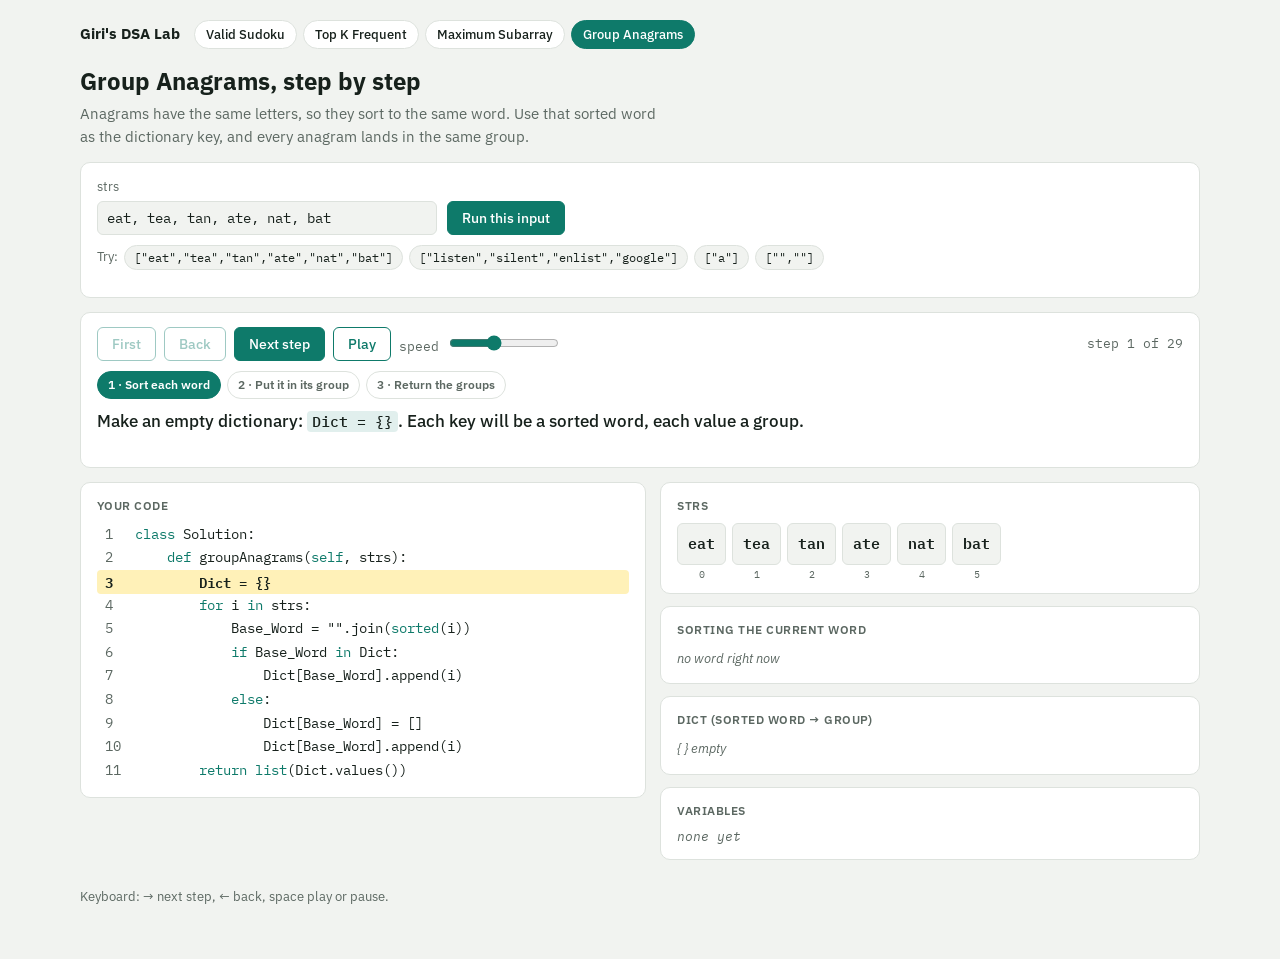
==== group-anagrams.html @ 17e0a01a "DSA Lab: step-by-step players" ====
<!DOCTYPE html>
<html lang="en">
<head>
<meta charset="UTF-8" />
<meta name="viewport" content="width=device-width, initial-scale=1" />
<title>Group Anagrams · Step by Step</title>
<link rel="preconnect" href="https://fonts.googleapis.com" />
<link rel="preconnect" href="https://fonts.gstatic.com" crossorigin />
<link href="https://fonts.googleapis.com/css2?family=IBM+Plex+Mono:wght@400;600&family=IBM+Plex+Sans:wght@400;500;600;700&display=swap" rel="stylesheet" />
<style>
/* Layout: controls on top, code on the left, live variables on the right; one column on phones. */
:root {
  --bg: #f1f3f0;
  --surface: #ffffff;
  --ink: #17211c;
  --muted: #5c6862;
  --line: #dde2dd;
  --accent: #0e7a6a;
  --accent-soft: rgba(14, 122, 106, 0.12);
  --hl: #fff1b8;
  --warm: #c25a1c;
  --font-body: "IBM Plex Sans", system-ui, -apple-system, "Segoe UI", sans-serif;
  --font-mono: "IBM Plex Mono", ui-monospace, Consolas, monospace;
  color-scheme: light;
}
@media (prefers-color-scheme: dark) {
  :root:not([data-theme="light"]) {
    --bg: #111513; --surface: #1a1f1c; --ink: #e7ece8; --muted: #9ba7a0; --line: #2c3430;
    --accent: #3cc2aa; --accent-soft: rgba(60, 194, 170, 0.16); --hl: rgba(255, 214, 102, 0.18); --warm: #f08a4b;
    color-scheme: dark;
  }
}
:root[data-theme="dark"] {
  --bg: #111513; --surface: #1a1f1c; --ink: #e7ece8; --muted: #9ba7a0; --line: #2c3430;
  --accent: #3cc2aa; --accent-soft: rgba(60, 194, 170, 0.16); --hl: rgba(255, 214, 102, 0.18); --warm: #f08a4b;
  color-scheme: dark;
}
* { box-sizing: border-box; }
html, body { margin: 0; }
body { background: var(--bg); color: var(--ink); font: 15px/1.5 var(--font-body); padding: 20px 16px 40px; }
.wrap { max-width: 1120px; margin: 0 auto; display: grid; gap: 14px; }
h1 { font-size: 24px; margin: 0; text-wrap: balance; }
.lead { color: var(--muted); margin: 4px 0 0; max-width: 65ch; }
.card { background: var(--surface); border: 1px solid var(--line); border-radius: 10px; padding: 14px 16px; }
.label { font-size: 12px; font-weight: 600; color: var(--muted); text-transform: uppercase; letter-spacing: .04em; margin-bottom: 8px; }

.inputs { display: flex; flex-wrap: wrap; gap: 10px; align-items: end; }
.inputs label { display: grid; gap: 4px; font-size: 13px; color: var(--muted); }
input[type="text"], input[type="number"] { font: 14px var(--font-mono); padding: 7px 9px; border: 1px solid var(--line); border-radius: 6px; background: var(--bg); color: var(--ink); }
#numsIn { width: min(340px, 80vw); }
#kIn { width: 70px; }
button { font: 500 14px var(--font-body); border: 1px solid var(--accent); background: var(--accent); color: #fff; border-radius: 6px; padding: 7px 14px; cursor: pointer; }
button.ghost { background: transparent; color: var(--accent); }
button:disabled { opacity: .4; cursor: default; }
button:focus-visible, input:focus-visible { outline: 2px solid var(--accent); outline-offset: 2px; }
.chips { display: flex; flex-wrap: wrap; gap: 6px; align-items: center; font-size: 13px; color: var(--muted); }
.chip { font: 12px var(--font-mono); padding: 4px 9px; border-radius: 99px; background: var(--bg); color: var(--ink); border: 1px solid var(--line); }
.err { color: var(--warm); font-size: 13px; min-height: 1em; }

.controls { display: flex; flex-wrap: wrap; gap: 8px; align-items: center; }
.controls .grow { flex: 1; }
.count { font: 13px var(--font-mono); color: var(--muted); }
input[type="range"] { accent-color: var(--accent); width: 110px; }
.phases { display: flex; gap: 6px; flex-wrap: wrap; }
.phase { font-size: 12px; font-weight: 600; padding: 4px 10px; border-radius: 99px; border: 1px solid var(--line); color: var(--muted); }
.phase.on { background: var(--accent); border-color: var(--accent); color: #fff; }
.phase.done { color: var(--accent); border-color: var(--accent); }
.explain { font-size: 17px; font-weight: 500; min-height: 2.6em; max-width: 75ch; }
.explain code { font-family: var(--font-mono); background: var(--accent-soft); padding: 1px 5px; border-radius: 4px; font-size: 15px; }

.main { display: grid; grid-template-columns: minmax(0, 1.05fr) minmax(0, 1fr); gap: 14px; align-items: start; }
@media (max-width: 820px) { .main { grid-template-columns: 1fr; } }

pre.code { margin: 0; font: 13.5px/1.75 var(--font-mono); overflow-x: auto; }
.ln { display: block; padding: 0 8px; border-radius: 4px; white-space: pre; }
.ln .no { display: inline-block; width: 2.2em; color: var(--muted); user-select: none; }
.ln.cur { background: var(--hl); font-weight: 600; }
.ln.cur .no { color: var(--ink); }
.kw { color: var(--accent); }
.cm { color: var(--muted); }

.state { display: grid; gap: 12px; }
.boxes { display: flex; flex-wrap: wrap; gap: 6px; }
.box { position: relative; min-width: 42px; height: 42px; display: grid; place-items: center; border: 1px solid var(--line); border-radius: 6px; font: 600 15px var(--font-mono); background: var(--bg); }
.box.seen { color: var(--muted); }
.box.cur { border: 2px solid var(--accent); background: var(--accent-soft); color: var(--ink); }
.box .idx { position: absolute; bottom: -17px; font: 10px var(--font-mono); color: var(--muted); }
.boxes.nums { padding-bottom: 14px; }

table { border-collapse: collapse; font: 14px var(--font-mono); }
th, td { border: 1px solid var(--line); padding: 5px 14px; text-align: center; font-variant-numeric: tabular-nums; }
th { font: 600 12px var(--font-body); color: var(--muted); background: var(--bg); }
tr.flash td { background: var(--accent-soft); font-weight: 600; }
.empty { color: var(--muted); font-size: 13px; font-style: italic; }

.pairs { display: flex; flex-wrap: wrap; gap: 6px; }
.pair { font: 14px var(--font-mono); padding: 6px 10px; border: 1px solid var(--line); border-radius: 6px; background: var(--bg); }
.pair .t { color: var(--warm); font-weight: 600; }
.pair.cur { border: 2px solid var(--accent); background: var(--accent-soft); }
.pair.taken { opacity: .45; }
.vars { display: flex; flex-wrap: wrap; gap: 14px; font: 14px var(--font-mono); }
.vars span b { color: var(--accent); }
.result .box { border-color: var(--accent); color: var(--accent); }
.note { font-size: 13px; color: var(--muted); }
@media (prefers-reduced-motion: no-preference) {
  tr.flash td, .box.cur, .pair.cur { transition: background .25s; }
}
</style>

<style>
.sitenav { max-width: 1120px; margin: 0 auto 14px; display: flex; flex-wrap: wrap; gap: 6px; align-items: center; }
.sitenav .brand { font-weight: 700; margin-right: 8px; color: var(--ink); text-decoration: none; }
.sitenav a.pg { font: 500 13px var(--font-body); padding: 5px 11px; border-radius: 99px; border: 1px solid var(--line); color: var(--ink); text-decoration: none; background: var(--surface); }
.sitenav a.pg:hover { border-color: var(--accent); }
.sitenav a.pg.on { background: var(--accent); border-color: var(--accent); color: #fff; }
</style>
<style>.wrap { grid-template-columns: minmax(0, 1fr); } .wrap > *, .main > *, .state > * { min-width: 0; } .boxes, .pairs { min-width: 0; }</style>
</head>
<body>
<nav class="sitenav"><a class="brand" href="index.html">Giri's DSA Lab</a><a class="pg" href="valid-sudoku.html">Valid Sudoku</a><a class="pg" href="top-k-frequent.html">Top K Frequent</a><a class="pg" href="maximum-subarray.html">Maximum Subarray</a><a class="pg on" href="group-anagrams.html">Group Anagrams</a></nav>
<div class="wrap">
  <header>
    <h1>Group Anagrams, step by step</h1>
    <p class="lead">Anagrams have the same letters, so they sort to the same word. Use that sorted word as the dictionary key, and every anagram lands in the same group.</p>
  </header>

  <section class="card">
    <div class="inputs">
      <label for="wordsIn">strs<input id="wordsIn" type="text" value="eat, tea, tan, ate, nat, bat" style="width:min(340px,80vw)" /></label>
      <button id="loadBtn">Run this input</button>
    </div>
    <div class="chips" style="margin-top:10px">Try:
      <button class="chip" data-w="eat,tea,tan,ate,nat,bat">["eat","tea","tan","ate","nat","bat"]</button>
      <button class="chip" data-w="listen,silent,enlist,google">["listen","silent","enlist","google"]</button>
      <button class="chip" data-w="a">["a"]</button>
      <button class="chip" data-w=",">["",""]</button>
    </div>
    <div class="err" id="err"></div>
  </section>

  <section class="card">
    <div class="controls">
      <button class="ghost" id="firstBtn">First</button>
      <button class="ghost" id="prevBtn">Back</button>
      <button id="nextBtn">Next step</button>
      <button class="ghost" id="playBtn">Play</button>
      <label class="count" for="speed">speed <input id="speed" type="range" min="200" max="2000" step="100" value="900" /></label>
      <span class="grow"></span>
      <span class="count" id="count"></span>
    </div>
    <div class="phases" style="margin-top:10px">
      <span class="phase" data-p="1">1 · Sort each word</span>
      <span class="phase" data-p="2">2 · Put it in its group</span>
      <span class="phase" data-p="3">3 · Return the groups</span>
    </div>
    <div class="explain" id="explain" style="margin-top:10px" aria-live="polite"></div>
  </section>

  <div class="main">
    <section class="card">
      <div class="label">Your code</div>
      <pre class="code" id="code"></pre>
    </section>

    <section class="state">
      <div class="card">
        <div class="label">strs</div>
        <div class="boxes nums" id="wordsView"></div>
      </div>
      <div class="card">
        <div class="label">Sorting the current word</div>
        <div id="sortView"></div>
      </div>
      <div class="card">
        <div class="label">Dict (sorted word → group)</div>
        <div id="mapView"></div>
      </div>
      <div class="card">
        <div class="label">Variables</div>
        <div class="vars" id="varsView"></div>
      </div>
    </section>
  </div>

  <p class="note">Keyboard: → next step, ← back, space play or pause.</p>
</div>
<style>
.box { padding: 0 10px; }
.letters { display: flex; gap: 4px; align-items: center; flex-wrap: wrap; font: 600 15px var(--font-mono); }
.letters .l { width: 30px; height: 30px; display: grid; place-items: center; border: 1px solid var(--line); border-radius: 5px; background: var(--bg); }
.letters .l.k { border-color: var(--accent); color: var(--accent); background: var(--accent-soft); }
.letters .arrow { color: var(--muted); padding: 0 6px; }
td.grp { text-align: left; }
.w { display: inline-block; padding: 1px 7px; margin: 2px; border-radius: 4px; border: 1px solid var(--line); background: var(--bg); }
.w.new { border-color: var(--accent); color: var(--accent); background: var(--accent-soft); font-weight: 600; }
</style>
<script>
const CODE = [
  ['class Solution:', ''],
  ['    def groupAnagrams(self, strs):', ''],
  ['        Dict = {}', ''],
  ['        for i in strs:', ''],
  ['            Base_Word = "".join(sorted(i))', ''],
  ['            if Base_Word in Dict:', ''],
  ['                Dict[Base_Word].append(i)', ''],
  ['            else:', ''],
  ['                Dict[Base_Word] = []', ''],
  ['                Dict[Base_Word].append(i)', ''],
  ['        return list(Dict.values())', '']
];
const KW = /\b(class|def|for|in|if|else|return|self|sorted|list)\b/g;
const esc = (s) => String(s).replace(/&/g, '&amp;').replace(/</g, '&lt;').replace(/>/g, '&gt;');
function renderCode() {
  document.getElementById('code').innerHTML = CODE.map(([text], i) => {
    const body = esc(text).replace(KW, '<span class="kw">$1</span>');
    return `<span class="ln" data-line="${i + 1}"><span class="no">${i + 1}</span>${body}</span>`;
  }).join('');
}
const q = (w) => `"${esc(w)}"`;

function buildSteps(words) {
  const steps = [];
  const map = new Map();
  const snap = (line, phase, text, extra = {}) => steps.push({
    line, phase, text, map: [...map.entries()].map(([k, v]) => [k, [...v]]), idx: -1, seenUpTo: -1,
    word: null, key: null, flashKey: null, newWord: null, vars: {}, ...extra
  });
  snap(3, 1, 'Make an empty dictionary: <code>Dict = {}</code>. Each key will be a sorted word, each value a group.');
  words.forEach((w, i) => {
    const base = { idx: i, seenUpTo: i - 1, word: w, vars: { i: q(w) } };
    snap(4, 1, `Next word: <code>i = ${q(w)}</code>.`, base);
    const key = [...w].sort().join('');
    snap(5, 1, `Sort its letters: <code>${q(w)}</code> → <code>${q(key)}</code>. All anagrams of this word sort to the same thing.`,
      { ...base, key, vars: { ...base.vars, Base_Word: q(key) } });
    const b2 = { ...base, key, vars: { ...base.vars, Base_Word: q(key) } };
    const has = map.has(key);
    snap(6, 2, has ? `Is <code>${q(key)}</code> already a key? <b>Yes</b>, a group exists for it.` : `Is <code>${q(key)}</code> already a key? <b>No</b>, this is a new group.`, { ...b2, flashKey: has ? key : null });
    if (has) {
      map.get(key).push(w);
      snap(7, 2, `Add <code>${q(w)}</code> to that group.`, { ...b2, flashKey: key, newWord: w });
    } else {
      map.set(key, []);
      snap(9, 2, `Make an empty group: <code>Dict[${q(key)}] = []</code>.`, { ...b2, flashKey: key });
      map.get(key).push(w);
      snap(10, 2, `Add <code>${q(w)}</code> to it.`, { ...b2, flashKey: key, newWord: w });
    }
  });
  const out = [...map.values()].map((g) => `[${g.map(q).join(', ')}]`).join(', ');
  snap(11, 3, `Done. Return just the groups: <code>[${out}]</code>.`, { seenUpTo: words.length - 1 });
  return steps;
}

let words = [], steps = [], cur = 0, timer = null;
const $ = (id) => document.getElementById(id);
function render() {
  const s = steps[cur];
  $('count').textContent = `step ${cur + 1} of ${steps.length}`;
  $('explain').innerHTML = s.text;
  document.querySelectorAll('.ln').forEach((el) => el.classList.toggle('cur', Number(el.dataset.line) === s.line));
  document.querySelectorAll('.phase').forEach((el) => {
    const p = Number(el.dataset.p);
    el.classList.toggle('on', p === s.phase);
    el.classList.toggle('done', p < s.phase);
  });
  $('wordsView').innerHTML = words.map((w, i) =>
    `<div class="box ${i === s.idx ? 'cur' : i <= s.seenUpTo ? 'seen' : ''}">${w === '' ? '""' : esc(w)}<span class="idx">${i}</span></div>`).join('');
  $('sortView').innerHTML = s.word == null
    ? '<span class="empty">no word right now</span>'
    : `<div class="letters">${s.word === '' ? '<span class="l">""</span>' : [...s.word].map((c) => `<span class="l">${esc(c)}</span>`).join('')}
        ${s.key != null ? `<span class="arrow">sorted →</span>${s.key === '' ? '<span class="l k">""</span>' : [...s.key].map((c) => `<span class="l k">${esc(c)}</span>`).join('')}` : ''}</div>`;
  $('mapView').innerHTML = s.map.length
    ? `<table><tr><th>key</th><th>group</th></tr>${s.map.map(([k, g]) =>
        `<tr class="${k === s.flashKey ? 'flash' : ''}"><td>${q(k)}</td><td class="grp">${g.length ? g.map((w, j) => `<span class="w ${k === s.flashKey && w === s.newWord && j === g.length - 1 ? 'new' : ''}">${q(w)}</span>`).join('') : '<span class="empty">[ ]</span>'}</td></tr>`).join('')}</table>`
    : '<span class="empty">{ } empty</span>';
  $('varsView').innerHTML = Object.entries(s.vars).map(([n, v]) => `<span>${n} = <b>${v}</b></span>`).join('') || '<span class="empty">none yet</span>';
  $('prevBtn').disabled = $('firstBtn').disabled = cur === 0;
  $('nextBtn').disabled = cur === steps.length - 1;
  if (cur === steps.length - 1) stop();
}
function load() {
  const raw = $('wordsIn').value.replace(/[\[\]"']/g, '');
  const parsed = raw.split(',').map((w) => w.trim());
  if (!parsed.length || parsed.some((w) => /[^a-z]/.test(w))) { $('err').textContent = 'Type lowercase words separated by commas, like eat, tea, tan.'; return; }
  if (parsed.length > 12) { $('err').textContent = 'Keep it to 12 words or fewer so every step fits on screen.'; return; }
  $('err').textContent = '';
  stop(); words = parsed; steps = buildSteps(words); cur = 0; render();
}
function stop() { clearInterval(timer); timer = null; $('playBtn').textContent = 'Play'; }
function play() {
  if (timer) return stop();
  if (cur === steps.length - 1) cur = 0;
  $('playBtn').textContent = 'Pause';
  timer = setInterval(() => { if (cur < steps.length - 1) { cur++; render(); } else stop(); }, Number($('speed').value));
}
$('loadBtn').onclick = load;
$('nextBtn').onclick = () => { if (cur < steps.length - 1) { cur++; render(); } };
$('prevBtn').onclick = () => { if (cur > 0) { cur--; render(); } };
$('firstBtn').onclick = () => { cur = 0; render(); };
$('playBtn').onclick = play;
$('speed').oninput = () => { if (timer) { stop(); play(); } };
document.querySelectorAll('.chip').forEach((c) => c.onclick = () => { $('wordsIn').value = c.dataset.w.split(',').join(', '); load(); });
document.addEventListener('keydown', (e) => {
  if (e.target.tagName === 'INPUT') return;
  if (e.key === 'ArrowRight') $('nextBtn').click();
  else if (e.key === 'ArrowLeft') $('prevBtn').click();
  else if (e.key === ' ') { e.preventDefault(); play(); }
});
renderCode();
load();
</script>
</body>
</html>
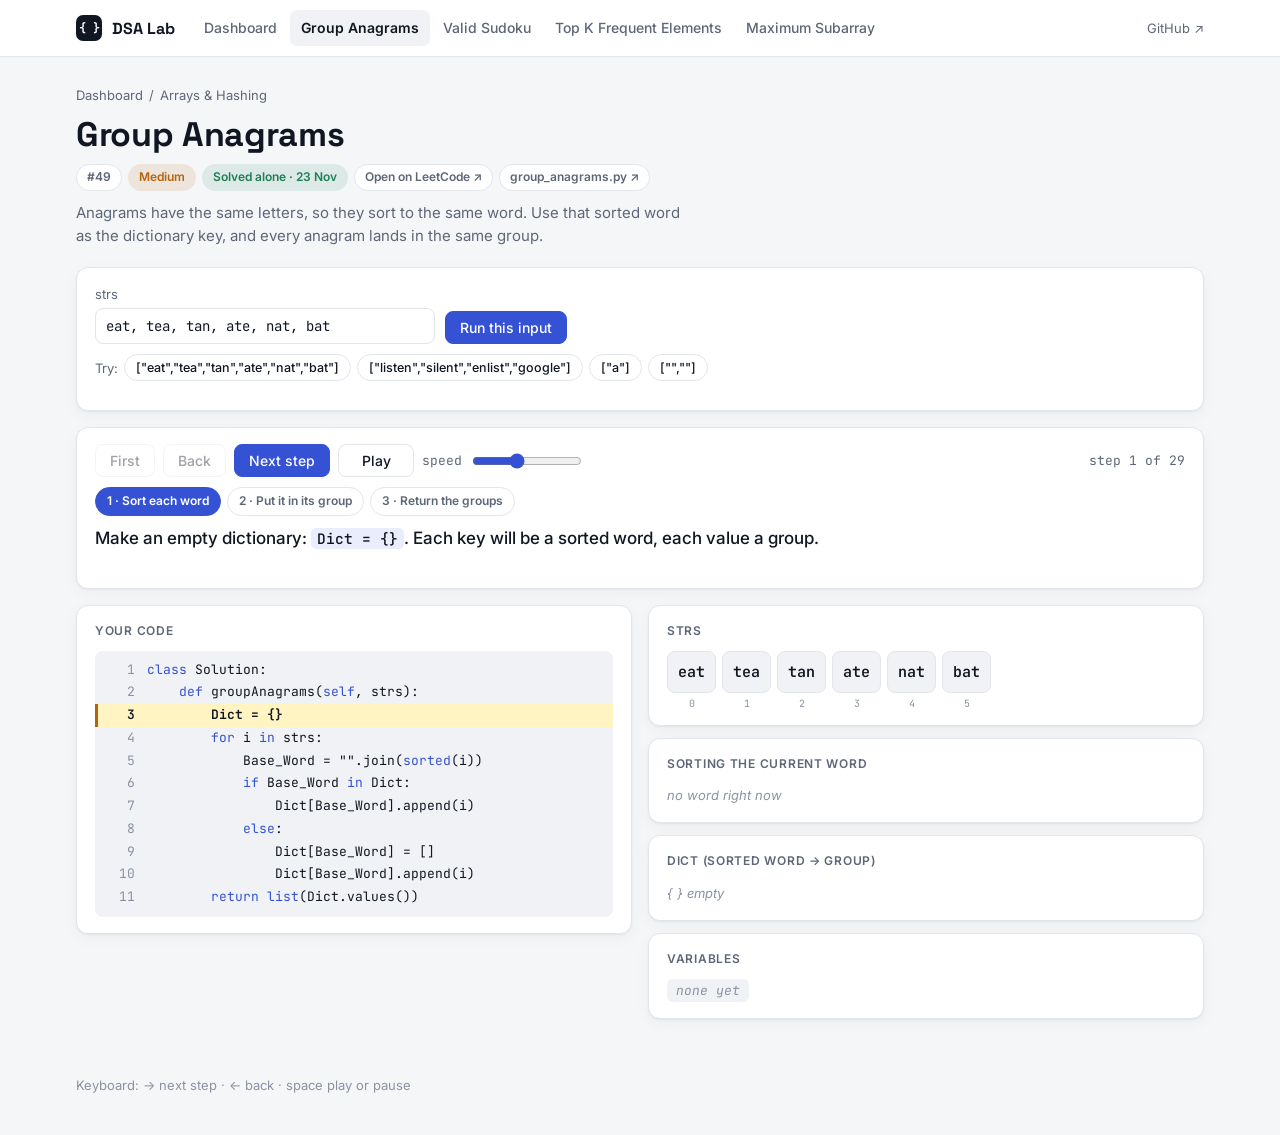
==== commit 229c1315: "Update 23-11-2026" ====
--- a/group-anagrams.html
+++ b/group-anagrams.html
@@ -1,128 +1,29 @@
-<!DOCTYPE html>
+<!doctype html>
 <html lang="en">
 <head>
-<meta charset="UTF-8" />
-<meta name="viewport" content="width=device-width, initial-scale=1" />
-<title>Group Anagrams · Step by Step</title>
-<link rel="preconnect" href="https://fonts.googleapis.com" />
-<link rel="preconnect" href="https://fonts.gstatic.com" crossorigin />
-<link href="https://fonts.googleapis.com/css2?family=IBM+Plex+Mono:wght@400;600&family=IBM+Plex+Sans:wght@400;500;600;700&display=swap" rel="stylesheet" />
-<style>
-/* Layout: controls on top, code on the left, live variables on the right; one column on phones. */
-:root {
-  --bg: #f1f3f0;
-  --surface: #ffffff;
-  --ink: #17211c;
-  --muted: #5c6862;
-  --line: #dde2dd;
-  --accent: #0e7a6a;
-  --accent-soft: rgba(14, 122, 106, 0.12);
-  --hl: #fff1b8;
-  --warm: #c25a1c;
-  --font-body: "IBM Plex Sans", system-ui, -apple-system, "Segoe UI", sans-serif;
-  --font-mono: "IBM Plex Mono", ui-monospace, Consolas, monospace;
-  color-scheme: light;
-}
-@media (prefers-color-scheme: dark) {
-  :root:not([data-theme="light"]) {
-    --bg: #111513; --surface: #1a1f1c; --ink: #e7ece8; --muted: #9ba7a0; --line: #2c3430;
-    --accent: #3cc2aa; --accent-soft: rgba(60, 194, 170, 0.16); --hl: rgba(255, 214, 102, 0.18); --warm: #f08a4b;
-    color-scheme: dark;
-  }
-}
-:root[data-theme="dark"] {
-  --bg: #111513; --surface: #1a1f1c; --ink: #e7ece8; --muted: #9ba7a0; --line: #2c3430;
-  --accent: #3cc2aa; --accent-soft: rgba(60, 194, 170, 0.16); --hl: rgba(255, 214, 102, 0.18); --warm: #f08a4b;
-  color-scheme: dark;
-}
-* { box-sizing: border-box; }
-html, body { margin: 0; }
-body { background: var(--bg); color: var(--ink); font: 15px/1.5 var(--font-body); padding: 20px 16px 40px; }
-.wrap { max-width: 1120px; margin: 0 auto; display: grid; gap: 14px; }
-h1 { font-size: 24px; margin: 0; text-wrap: balance; }
-.lead { color: var(--muted); margin: 4px 0 0; max-width: 65ch; }
-.card { background: var(--surface); border: 1px solid var(--line); border-radius: 10px; padding: 14px 16px; }
-.label { font-size: 12px; font-weight: 600; color: var(--muted); text-transform: uppercase; letter-spacing: .04em; margin-bottom: 8px; }
-
-.inputs { display: flex; flex-wrap: wrap; gap: 10px; align-items: end; }
-.inputs label { display: grid; gap: 4px; font-size: 13px; color: var(--muted); }
-input[type="text"], input[type="number"] { font: 14px var(--font-mono); padding: 7px 9px; border: 1px solid var(--line); border-radius: 6px; background: var(--bg); color: var(--ink); }
-#numsIn { width: min(340px, 80vw); }
-#kIn { width: 70px; }
-button { font: 500 14px var(--font-body); border: 1px solid var(--accent); background: var(--accent); color: #fff; border-radius: 6px; padding: 7px 14px; cursor: pointer; }
-button.ghost { background: transparent; color: var(--accent); }
-button:disabled { opacity: .4; cursor: default; }
-button:focus-visible, input:focus-visible { outline: 2px solid var(--accent); outline-offset: 2px; }
-.chips { display: flex; flex-wrap: wrap; gap: 6px; align-items: center; font-size: 13px; color: var(--muted); }
-.chip { font: 12px var(--font-mono); padding: 4px 9px; border-radius: 99px; background: var(--bg); color: var(--ink); border: 1px solid var(--line); }
-.err { color: var(--warm); font-size: 13px; min-height: 1em; }
-
-.controls { display: flex; flex-wrap: wrap; gap: 8px; align-items: center; }
-.controls .grow { flex: 1; }
-.count { font: 13px var(--font-mono); color: var(--muted); }
-input[type="range"] { accent-color: var(--accent); width: 110px; }
-.phases { display: flex; gap: 6px; flex-wrap: wrap; }
-.phase { font-size: 12px; font-weight: 600; padding: 4px 10px; border-radius: 99px; border: 1px solid var(--line); color: var(--muted); }
-.phase.on { background: var(--accent); border-color: var(--accent); color: #fff; }
-.phase.done { color: var(--accent); border-color: var(--accent); }
-.explain { font-size: 17px; font-weight: 500; min-height: 2.6em; max-width: 75ch; }
-.explain code { font-family: var(--font-mono); background: var(--accent-soft); padding: 1px 5px; border-radius: 4px; font-size: 15px; }
-
-.main { display: grid; grid-template-columns: minmax(0, 1.05fr) minmax(0, 1fr); gap: 14px; align-items: start; }
-@media (max-width: 820px) { .main { grid-template-columns: 1fr; } }
-
-pre.code { margin: 0; font: 13.5px/1.75 var(--font-mono); overflow-x: auto; }
-.ln { display: block; padding: 0 8px; border-radius: 4px; white-space: pre; }
-.ln .no { display: inline-block; width: 2.2em; color: var(--muted); user-select: none; }
-.ln.cur { background: var(--hl); font-weight: 600; }
-.ln.cur .no { color: var(--ink); }
-.kw { color: var(--accent); }
-.cm { color: var(--muted); }
-
-.state { display: grid; gap: 12px; }
-.boxes { display: flex; flex-wrap: wrap; gap: 6px; }
-.box { position: relative; min-width: 42px; height: 42px; display: grid; place-items: center; border: 1px solid var(--line); border-radius: 6px; font: 600 15px var(--font-mono); background: var(--bg); }
-.box.seen { color: var(--muted); }
-.box.cur { border: 2px solid var(--accent); background: var(--accent-soft); color: var(--ink); }
-.box .idx { position: absolute; bottom: -17px; font: 10px var(--font-mono); color: var(--muted); }
-.boxes.nums { padding-bottom: 14px; }
-
-table { border-collapse: collapse; font: 14px var(--font-mono); }
-th, td { border: 1px solid var(--line); padding: 5px 14px; text-align: center; font-variant-numeric: tabular-nums; }
-th { font: 600 12px var(--font-body); color: var(--muted); background: var(--bg); }
-tr.flash td { background: var(--accent-soft); font-weight: 600; }
-.empty { color: var(--muted); font-size: 13px; font-style: italic; }
-
-.pairs { display: flex; flex-wrap: wrap; gap: 6px; }
-.pair { font: 14px var(--font-mono); padding: 6px 10px; border: 1px solid var(--line); border-radius: 6px; background: var(--bg); }
-.pair .t { color: var(--warm); font-weight: 600; }
-.pair.cur { border: 2px solid var(--accent); background: var(--accent-soft); }
-.pair.taken { opacity: .45; }
-.vars { display: flex; flex-wrap: wrap; gap: 14px; font: 14px var(--font-mono); }
-.vars span b { color: var(--accent); }
-.result .box { border-color: var(--accent); color: var(--accent); }
-.note { font-size: 13px; color: var(--muted); }
-@media (prefers-reduced-motion: no-preference) {
-  tr.flash td, .box.cur, .pair.cur { transition: background .25s; }
-}
-</style>
-
-<style>
-.sitenav { max-width: 1120px; margin: 0 auto 14px; display: flex; flex-wrap: wrap; gap: 6px; align-items: center; }
-.sitenav .brand { font-weight: 700; margin-right: 8px; color: var(--ink); text-decoration: none; }
-.sitenav a.pg { font: 500 13px var(--font-body); padding: 5px 11px; border-radius: 99px; border: 1px solid var(--line); color: var(--ink); text-decoration: none; background: var(--surface); }
-.sitenav a.pg:hover { border-color: var(--accent); }
-.sitenav a.pg.on { background: var(--accent); border-color: var(--accent); color: #fff; }
-</style>
-<style>.wrap { grid-template-columns: minmax(0, 1fr); } .wrap > *, .main > *, .state > * { min-width: 0; } .boxes, .pairs { min-width: 0; }</style>
+<meta charset="utf-8">
+<meta name="viewport" content="width=device-width, initial-scale=1, viewport-fit=cover">
+<title>Group Anagrams · DSA Lab</title>
+<link rel="preconnect" href="https://fonts.googleapis.com">
+<link rel="preconnect" href="https://fonts.gstatic.com" crossorigin>
+<link rel="stylesheet" href="https://fonts.googleapis.com/css2?family=Inter:wght@400;500;600;700&family=JetBrains+Mono:wght@400;600&family=Space+Grotesk:wght@500;600;700&display=swap">
+<link rel="stylesheet" href="assets/site.css">
 </head>
 <body>
-<nav class="sitenav"><a class="brand" href="index.html">Giri's DSA Lab</a><a class="pg" href="valid-sudoku.html">Valid Sudoku</a><a class="pg" href="top-k-frequent.html">Top K Frequent</a><a class="pg" href="maximum-subarray.html">Maximum Subarray</a><a class="pg on" href="group-anagrams.html">Group Anagrams</a></nav>
-<div class="wrap">
-  <header>
-    <h1>Group Anagrams, step by step</h1>
+<header class="topbar"><div class="in">
+  <a class="brand" href="index.html"><span class="mark">{ }</span>DSA Lab</a>
+  <nav class="topnav"><a href="index.html">Dashboard</a><a class="on" href="group-anagrams.html">Group Anagrams</a><a class="" href="valid-sudoku.html">Valid Sudoku</a><a class="" href="top-k-frequent.html">Top K Frequent Elements</a><a class="" href="maximum-subarray.html">Maximum Subarray</a></nav>
+  <a class="gh" href="https://github.com/giriselvansridhar/DSA">GitHub ↗</a>
+</div></header>
+<main class="page">
+  <div class="phead">
+    <div class="crumbs"><a href="index.html">Dashboard</a><span>/</span><span>Arrays &amp; Hashing</span></div>
+    <h1>Group Anagrams</h1>
+    <div class="pills"><span class="pill">#49</span><span class="pill med">Medium</span><span class="pill ok">Solved alone · 23 Nov</span>
+      <a class="pill" href="https://leetcode.com/problems/group-anagrams/">Open on LeetCode ↗</a><a class="pill" href="https://github.com/giriselvansridhar/DSA/blob/main/solutions/group_anagrams.py">group_anagrams.py ↗</a></div>
     <p class="lead">Anagrams have the same letters, so they sort to the same word. Use that sorted word as the dictionary key, and every anagram lands in the same group.</p>
-  </header>
+  </div>
+  <div class="wrap">
 
   <section class="card">
     <div class="inputs">
@@ -182,7 +83,7 @@
     </section>
   </div>
 
-  <p class="note">Keyboard: → next step, ← back, space play or pause.</p>
+  
 </div>
 <style>
 .box { padding: 0 10px; }
@@ -308,5 +209,8 @@
 renderCode();
 load();
 </script>
+
+</main>
+<footer class="site">Keyboard: → next step · ← back · space play or pause</footer>
 </body>
 </html>
--- a/assets/site.css
+++ b/assets/site.css
@@ -0,0 +1,196 @@
+/* DSA Lab — one stylesheet for the dashboard and every step-by-step player.
+   Layout: sticky top bar, 1160px content column, cards only where a block is its own object. */
+:root {
+  --bg: #f5f6f8;
+  --surface: #ffffff;
+  --surface-2: #f0f2f5;
+  --ink: #111722;
+  --muted: #5d6778;
+  --faint: #8a93a3;
+  --line: #e2e5ea;
+  --grid-strong: #8d96a6;
+  --accent: #3552d4;
+  --accent-ink: #ffffff;
+  --accent-soft: rgba(53, 82, 212, 0.10);
+  --hl: #fff4c2;
+  --good: #1d7f55;
+  --good-soft: rgba(29, 127, 85, 0.11);
+  --warm: #b4640f;
+  --warm-soft: rgba(180, 100, 15, 0.12);
+  --bad: #c2372b;
+  --bad-soft: rgba(194, 55, 43, 0.12);
+  --shadow: 0 1px 2px rgba(17, 23, 34, 0.05), 0 4px 16px rgba(17, 23, 34, 0.04);
+  --font-display: "Space Grotesk", "Segoe UI", system-ui, sans-serif;
+  --font-body: "Inter", "Segoe UI", system-ui, -apple-system, sans-serif;
+  --font-mono: "JetBrains Mono", ui-monospace, Consolas, monospace;
+  color-scheme: light;
+}
+@media (prefers-color-scheme: dark) {
+  :root:not([data-theme="light"]) {
+    --bg: #0c0f14; --surface: #141922; --surface-2: #1a2029; --ink: #e7ebf2; --muted: #9aa4b5; --faint: #6f7a8c;
+    --line: #262d38; --grid-strong: #5f6a7c; --accent: #8ba2ff; --accent-ink: #0c0f14; --accent-soft: rgba(139, 162, 255, 0.14);
+    --hl: rgba(255, 214, 102, 0.16); --good: #5fcf98; --good-soft: rgba(95, 207, 152, 0.14); --warm: #f0a450; --warm-soft: rgba(240, 164, 80, 0.15);
+    --bad: #f27b6f; --bad-soft: rgba(242, 123, 111, 0.16); --shadow: none; color-scheme: dark;
+  }
+}
+:root[data-theme="dark"] {
+  --bg: #0c0f14; --surface: #141922; --surface-2: #1a2029; --ink: #e7ebf2; --muted: #9aa4b5; --faint: #6f7a8c;
+  --line: #262d38; --grid-strong: #5f6a7c; --accent: #8ba2ff; --accent-ink: #0c0f14; --accent-soft: rgba(139, 162, 255, 0.14);
+  --hl: rgba(255, 214, 102, 0.16); --good: #5fcf98; --good-soft: rgba(95, 207, 152, 0.14); --warm: #f0a450; --warm-soft: rgba(240, 164, 80, 0.15);
+  --bad: #f27b6f; --bad-soft: rgba(242, 123, 111, 0.16); --shadow: none; color-scheme: dark;
+}
+
+* { box-sizing: border-box; }
+html, body { margin: 0; }
+body { background: var(--bg); color: var(--ink); font: 15px/1.55 var(--font-body); -webkit-font-smoothing: antialiased; }
+a { color: var(--accent); text-decoration: none; }
+a:hover { text-decoration: underline; }
+h1, h2, h3 { font-family: var(--font-display); letter-spacing: -0.01em; text-wrap: balance; margin: 0; }
+code { font-family: var(--font-mono); font-size: 0.92em; }
+:focus-visible { outline: 2px solid var(--accent); outline-offset: 2px; }
+.num, .tnum { font-variant-numeric: tabular-nums; }
+
+/* ---------- top bar ---------- */
+body::before { content: ""; position: fixed; inset: 0 0 auto; height: env(safe-area-inset-top, 0px); z-index: 30; background: var(--surface); }
+.topbar { position: sticky; top: env(safe-area-inset-top, 0px); z-index: 20; background: var(--surface); border-bottom: 1px solid var(--line); }
+.topbar .in { max-width: 1160px; margin: 0 auto; display: flex; align-items: center; gap: 18px; min-height: 56px;
+  padding-left: max(16px, env(safe-area-inset-left, 0px)); padding-right: max(16px, env(safe-area-inset-right, 0px)); }
+.brand { display: flex; align-items: center; gap: 10px; color: var(--ink); font: 700 16px var(--font-display); white-space: nowrap; }
+.brand:hover { text-decoration: none; }
+.brand .mark { width: 26px; height: 26px; border-radius: 7px; background: var(--ink); color: var(--bg); display: grid; place-items: center; font: 700 12px var(--font-mono); }
+.topnav { display: flex; gap: 2px; overflow-x: auto; scrollbar-width: none; flex: 1; min-width: 0; }
+.topnav::-webkit-scrollbar { display: none; }
+.topnav a { color: var(--muted); font-weight: 500; font-size: 14px; padding: 7px 11px; border-radius: 7px; white-space: nowrap; }
+.topnav a:hover { color: var(--ink); background: var(--surface-2); text-decoration: none; }
+.topnav a.on { color: var(--ink); background: var(--surface-2); font-weight: 600; }
+.gh { color: var(--muted); font-size: 13px; white-space: nowrap; }
+@media (max-width: 640px) { .gh { display: none; } }
+
+/* ---------- page frame ---------- */
+.page { max-width: 1160px; margin: 0 auto; padding-block: 28px 56px;
+  padding-left: max(16px, env(safe-area-inset-left, 0px)); padding-right: max(16px, env(safe-area-inset-right, 0px));
+  display: grid; grid-template-columns: minmax(0, 1fr); gap: 20px; }
+.page > * { min-width: 0; }
+.eyebrow { font: 600 12px var(--font-body); text-transform: uppercase; letter-spacing: .08em; color: var(--muted); }
+.crumbs { font-size: 13px; color: var(--muted); display: flex; gap: 6px; align-items: center; }
+.crumbs a { color: var(--muted); }
+.phead { display: grid; gap: 10px; }
+.phead h1 { font-size: clamp(26px, 3.4vw, 34px); line-height: 1.15; }
+.lead { color: var(--muted); margin: 0; max-width: 68ch; }
+.pills { display: flex; flex-wrap: wrap; gap: 6px; align-items: center; }
+.pill { font-size: 12px; font-weight: 600; padding: 3px 10px; border-radius: 99px; border: 1px solid var(--line); color: var(--muted); background: var(--surface); white-space: nowrap; }
+.pill.med { color: var(--warm); border-color: transparent; background: var(--warm-soft); }
+.pill.ok { color: var(--good); border-color: transparent; background: var(--good-soft); }
+.pill.help { color: var(--warm); border-color: transparent; background: var(--warm-soft); }
+.pill.todo { color: var(--muted); background: var(--surface-2); border-color: transparent; }
+.pill a { color: inherit; }
+
+.card { background: var(--surface); border: 1px solid var(--line); border-radius: 12px; padding: 16px 18px; box-shadow: var(--shadow); min-width: 0; }
+.label { font-size: 12px; font-weight: 600; color: var(--muted); text-transform: uppercase; letter-spacing: .06em; margin-bottom: 10px; }
+.muted { color: var(--muted); font-size: 13px; }
+.note { font-size: 13px; color: var(--muted); }
+.row { display: flex; flex-wrap: wrap; gap: 8px; align-items: center; }
+.between { justify-content: space-between; }
+.grow { flex: 1; }
+footer.site { max-width: 1160px; margin: 0 auto; padding-block: 0 40px; color: var(--faint); font-size: 13px;
+  padding-left: max(16px, env(safe-area-inset-left, 0px)); padding-right: max(16px, env(safe-area-inset-right, 0px)); }
+
+/* ---------- buttons & inputs ---------- */
+button { font: 500 14px var(--font-body); border: 1px solid var(--accent); background: var(--accent); color: var(--accent-ink);
+  border-radius: 8px; padding: 7px 14px; cursor: pointer; transition: background .15s, border-color .15s, color .15s; }
+button:hover { filter: brightness(1.06); }
+button.ghost { background: var(--surface); color: var(--ink); border-color: var(--line); }
+button.ghost:hover { border-color: var(--grid-strong); filter: none; }
+button:disabled { opacity: .4; cursor: default; }
+input[type="text"], input[type="number"] { font: 14px var(--font-mono); padding: 8px 10px; border: 1px solid var(--line); border-radius: 8px; background: var(--surface); color: var(--ink); }
+input[type="range"] { accent-color: var(--accent); width: 110px; vertical-align: middle; }
+.chip { font: 500 12.5px var(--font-body); padding: 5px 11px; border-radius: 99px; background: var(--surface); color: var(--ink); border: 1px solid var(--line); }
+.chip:hover { border-color: var(--accent); filter: none; }
+.chip.on { background: var(--ink); color: var(--bg); border-color: var(--ink); }
+label.chk { display: inline-flex; gap: 6px; align-items: center; font-size: 13px; color: var(--muted); }
+
+/* ---------- player ---------- */
+.wrap { display: grid; grid-template-columns: minmax(0, 1fr); gap: 16px; }
+.wrap > * { min-width: 0; }
+.inputs { display: flex; flex-wrap: wrap; gap: 10px; align-items: end; }
+.inputs label { display: grid; gap: 4px; font-size: 13px; color: var(--muted); }
+.chips { display: flex; flex-wrap: wrap; gap: 6px; align-items: center; font-size: 13px; color: var(--muted); }
+.err { color: var(--bad); font-size: 13px; min-height: 1em; }
+.controls { display: flex; flex-wrap: wrap; gap: 8px; align-items: center; }
+.controls .grow { flex: 1; }
+.count { font: 13px var(--font-mono); color: var(--muted); font-variant-numeric: tabular-nums; }
+#playBtn { min-width: 76px; }
+.phases { display: flex; gap: 6px; flex-wrap: wrap; }
+.phase { font-size: 12px; font-weight: 600; padding: 4px 11px; border-radius: 99px; border: 1px solid var(--line); color: var(--muted); background: var(--surface); }
+.phase.on { background: var(--accent); border-color: var(--accent); color: var(--accent-ink); }
+.phase.done { color: var(--good); border-color: var(--good); }
+.phase.fail { background: var(--bad); border-color: var(--bad); color: #fff; }
+.explain { font-size: 17px; font-weight: 500; min-height: 2.7em; max-width: 78ch; line-height: 1.5; }
+.explain code { background: var(--accent-soft); padding: 1px 6px; border-radius: 5px; font-size: 14.5px; }
+.explain .bad { color: var(--bad); }
+.explain .good { color: var(--good); }
+
+.main { display: grid; grid-template-columns: minmax(0, 1fr) minmax(0, 1fr); gap: 16px; align-items: start; }
+@media (max-width: 860px) { .main { grid-template-columns: minmax(0, 1fr); } }
+.main > *, .state > * { min-width: 0; }
+.state { display: grid; gap: 12px; }
+
+pre.code { margin: 0; font: 13px/1.75 var(--font-mono); overflow-x: auto; background: var(--surface-2); border-radius: 8px; padding: 8px 0; }
+.ln { display: block; padding: 0 12px 0 6px; white-space: pre; border-left: 3px solid transparent; }
+.ln .no { display: inline-block; width: 2.4em; color: var(--faint); user-select: none; text-align: right; margin-right: 12px; }
+.ln.cur { background: var(--hl); border-left-color: var(--warm); font-weight: 600; }
+.ln.cur .no { color: var(--ink); }
+.ln.curbad { background: var(--bad-soft); border-left-color: var(--bad); font-weight: 600; }
+.kw { color: var(--accent); }
+.cm { color: var(--faint); }
+
+.boxes { display: flex; flex-wrap: wrap; gap: 6px; }
+.box { position: relative; min-width: 42px; height: 42px; padding: 0 8px; display: grid; place-items: center; border: 1px solid var(--line); border-radius: 8px; font: 600 15px var(--font-mono); background: var(--surface-2); }
+.box.seen { color: var(--faint); }
+.box.cur { border: 2px solid var(--accent); background: var(--accent-soft); color: var(--ink); }
+.box .idx { position: absolute; bottom: -18px; font: 10px var(--font-mono); color: var(--faint); }
+.boxes.nums { padding-bottom: 16px; }
+.result .box { border-color: var(--good); color: var(--good); background: var(--good-soft); }
+
+table { border-collapse: collapse; font: 14px var(--font-mono); }
+th, td { border-bottom: 1px solid var(--line); padding: 6px 14px; text-align: center; font-variant-numeric: tabular-nums; }
+th { font: 600 11.5px var(--font-body); text-transform: uppercase; letter-spacing: .05em; color: var(--muted); background: var(--surface-2); border-bottom: 0; }
+tr.flash td { background: var(--accent-soft); font-weight: 600; }
+.empty { color: var(--faint); font-size: 13px; font-style: italic; }
+.pairs { display: flex; flex-wrap: wrap; gap: 6px; }
+.pair { font: 14px var(--font-mono); padding: 6px 10px; border: 1px solid var(--line); border-radius: 8px; background: var(--surface-2); }
+.pair .t { color: var(--warm); font-weight: 600; }
+.pair.cur { border: 2px solid var(--accent); background: var(--accent-soft); }
+.pair.taken { opacity: .45; }
+.vars { display: flex; flex-wrap: wrap; gap: 8px; font: 13.5px var(--font-mono); }
+.vars span { background: var(--surface-2); border-radius: 6px; padding: 3px 9px; }
+.vars b { color: var(--accent); }
+
+/* sudoku board */
+.boardwrap { --cell: clamp(30px, 8.4vw, 44px); display: grid; grid-template-columns: 22px auto; grid-template-rows: 20px auto; gap: 2px; justify-content: start; }
+.colnums { grid-column: 2; display: grid; grid-template-columns: repeat(9, var(--cell)); font: 11px var(--font-mono); color: var(--faint); text-align: center; }
+.rownums { grid-row: 2; display: grid; grid-template-rows: repeat(9, var(--cell)); font: 11px var(--font-mono); color: var(--faint); align-items: center; }
+.board { grid-row: 2; grid-column: 2; display: grid; grid-template-columns: repeat(9, var(--cell)); grid-template-rows: repeat(9, var(--cell)); border: 2px solid var(--grid-strong); border-radius: 6px; overflow: hidden; }
+.cell { display: grid; place-items: center; font: 600 17px var(--font-mono); border-right: 1px solid var(--line); border-bottom: 1px solid var(--line); background: var(--surface); position: relative; }
+.cell.empty { color: transparent; }
+.cell.c2, .cell.c5 { border-right: 2px solid var(--grid-strong); }
+.cell.r2, .cell.r5 { border-bottom: 2px solid var(--grid-strong); }
+.cell.c8 { border-right: 0; } .cell.r8 { border-bottom: 0; }
+.cell.region { background: var(--accent-soft); }
+.cell.inset { color: var(--accent); }
+.cell.cur { box-shadow: inset 0 0 0 3px var(--accent); z-index: 1; }
+.cell.cur.empty::after { content: "·"; color: var(--muted); position: absolute; }
+.cell.dup { background: var(--bad-soft); color: var(--bad); box-shadow: inset 0 0 0 3px var(--bad); z-index: 2; }
+.setbox { display: flex; flex-wrap: wrap; gap: 6px; min-height: 40px; align-items: center; font: 600 15px var(--font-mono); }
+.setbox .brace { color: var(--faint); font-size: 20px; }
+.setitem { min-width: 34px; height: 34px; display: grid; place-items: center; border-radius: 7px; border: 1px solid var(--accent); color: var(--accent); background: var(--accent-soft); }
+.setitem.dup { border-color: var(--bad); color: var(--bad); background: var(--bad-soft); }
+.vars { margin-top: 10px; }
+.state .vars, .card > .vars:first-child { margin-top: 0; }
+
+@media (prefers-reduced-motion: no-preference) {
+  .cell, tr.flash td, .box, .pair, .ln { transition: background .2s, box-shadow .15s, color .2s; }
+  .setitem { animation: pop .25s ease-out; }
+}
+@keyframes pop { from { transform: scale(.6); opacity: 0; } to { transform: scale(1); opacity: 1; } }
+.kbd { font-size: 12.5px; color: var(--faint); }
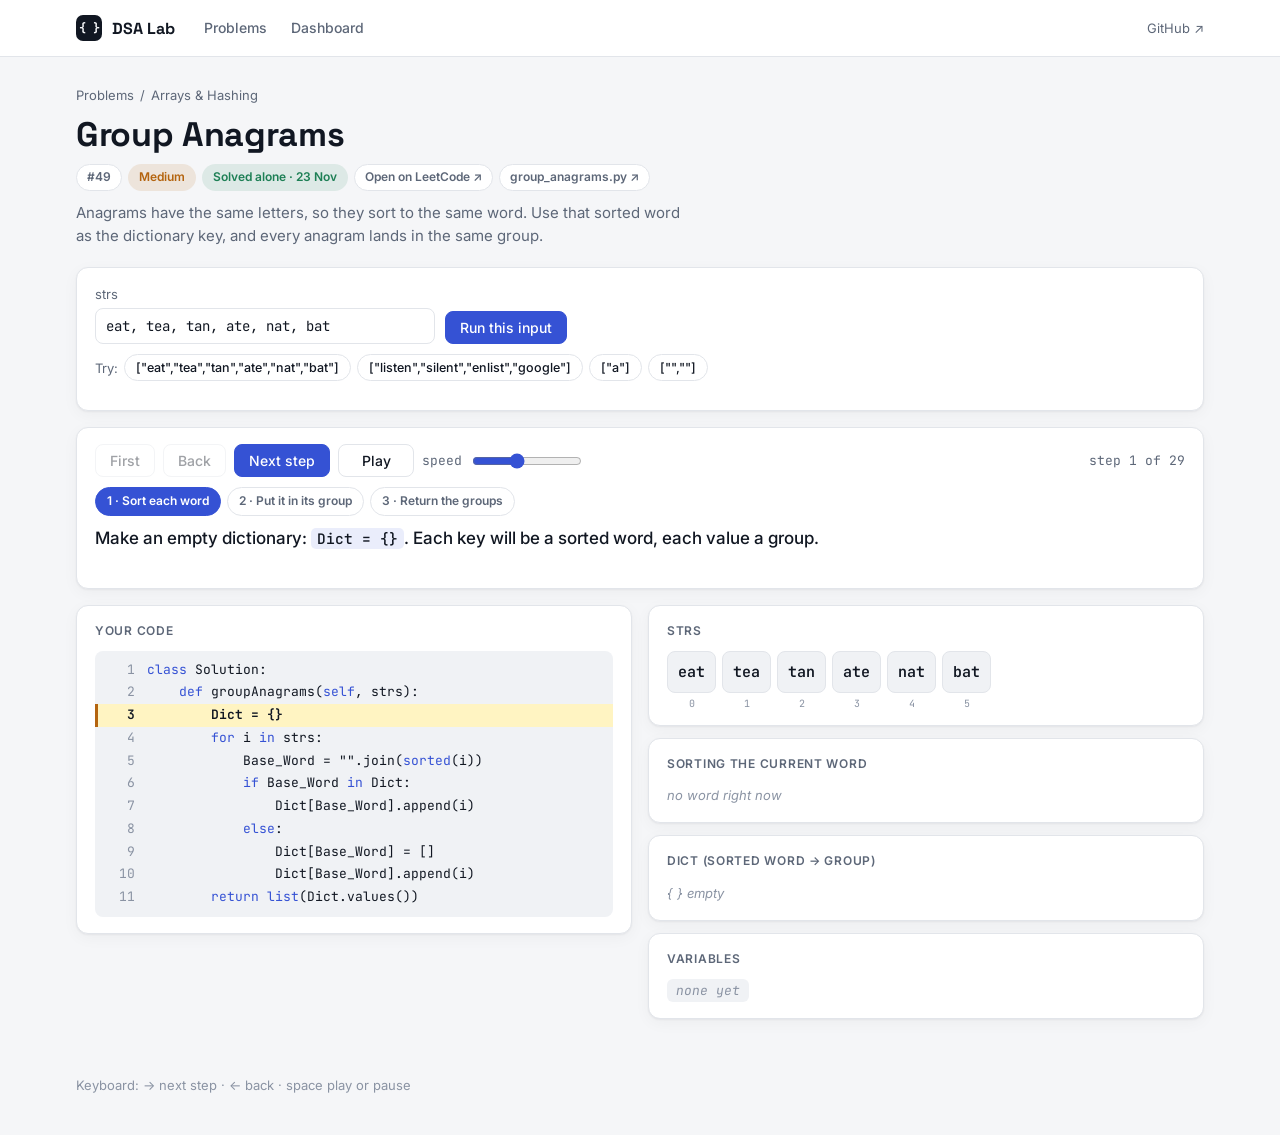
==== commit 35a55d7a: "Update 23-11-2026" ====
--- a/group-anagrams.html
+++ b/group-anagrams.html
@@ -12,12 +12,12 @@
 <body>
 <header class="topbar"><div class="in">
   <a class="brand" href="index.html"><span class="mark">{ }</span>DSA Lab</a>
-  <nav class="topnav"><a href="index.html">Dashboard</a><a class="on" href="group-anagrams.html">Group Anagrams</a><a class="" href="valid-sudoku.html">Valid Sudoku</a><a class="" href="top-k-frequent.html">Top K Frequent Elements</a><a class="" href="maximum-subarray.html">Maximum Subarray</a></nav>
+  <nav class="topnav"><a href="index.html">Problems</a><a href="dashboard.html">Dashboard</a></nav>
   <a class="gh" href="https://github.com/giriselvansridhar/DSA">GitHub ↗</a>
 </div></header>
 <main class="page">
   <div class="phead">
-    <div class="crumbs"><a href="index.html">Dashboard</a><span>/</span><span>Arrays &amp; Hashing</span></div>
+    <div class="crumbs"><a href="index.html">Problems</a><span>/</span><span>Arrays &amp; Hashing</span></div>
     <h1>Group Anagrams</h1>
     <div class="pills"><span class="pill">#49</span><span class="pill med">Medium</span><span class="pill ok">Solved alone · 23 Nov</span>
       <a class="pill" href="https://leetcode.com/problems/group-anagrams/">Open on LeetCode ↗</a><a class="pill" href="https://github.com/giriselvansridhar/DSA/blob/main/solutions/group_anagrams.py">group_anagrams.py ↗</a></div>
